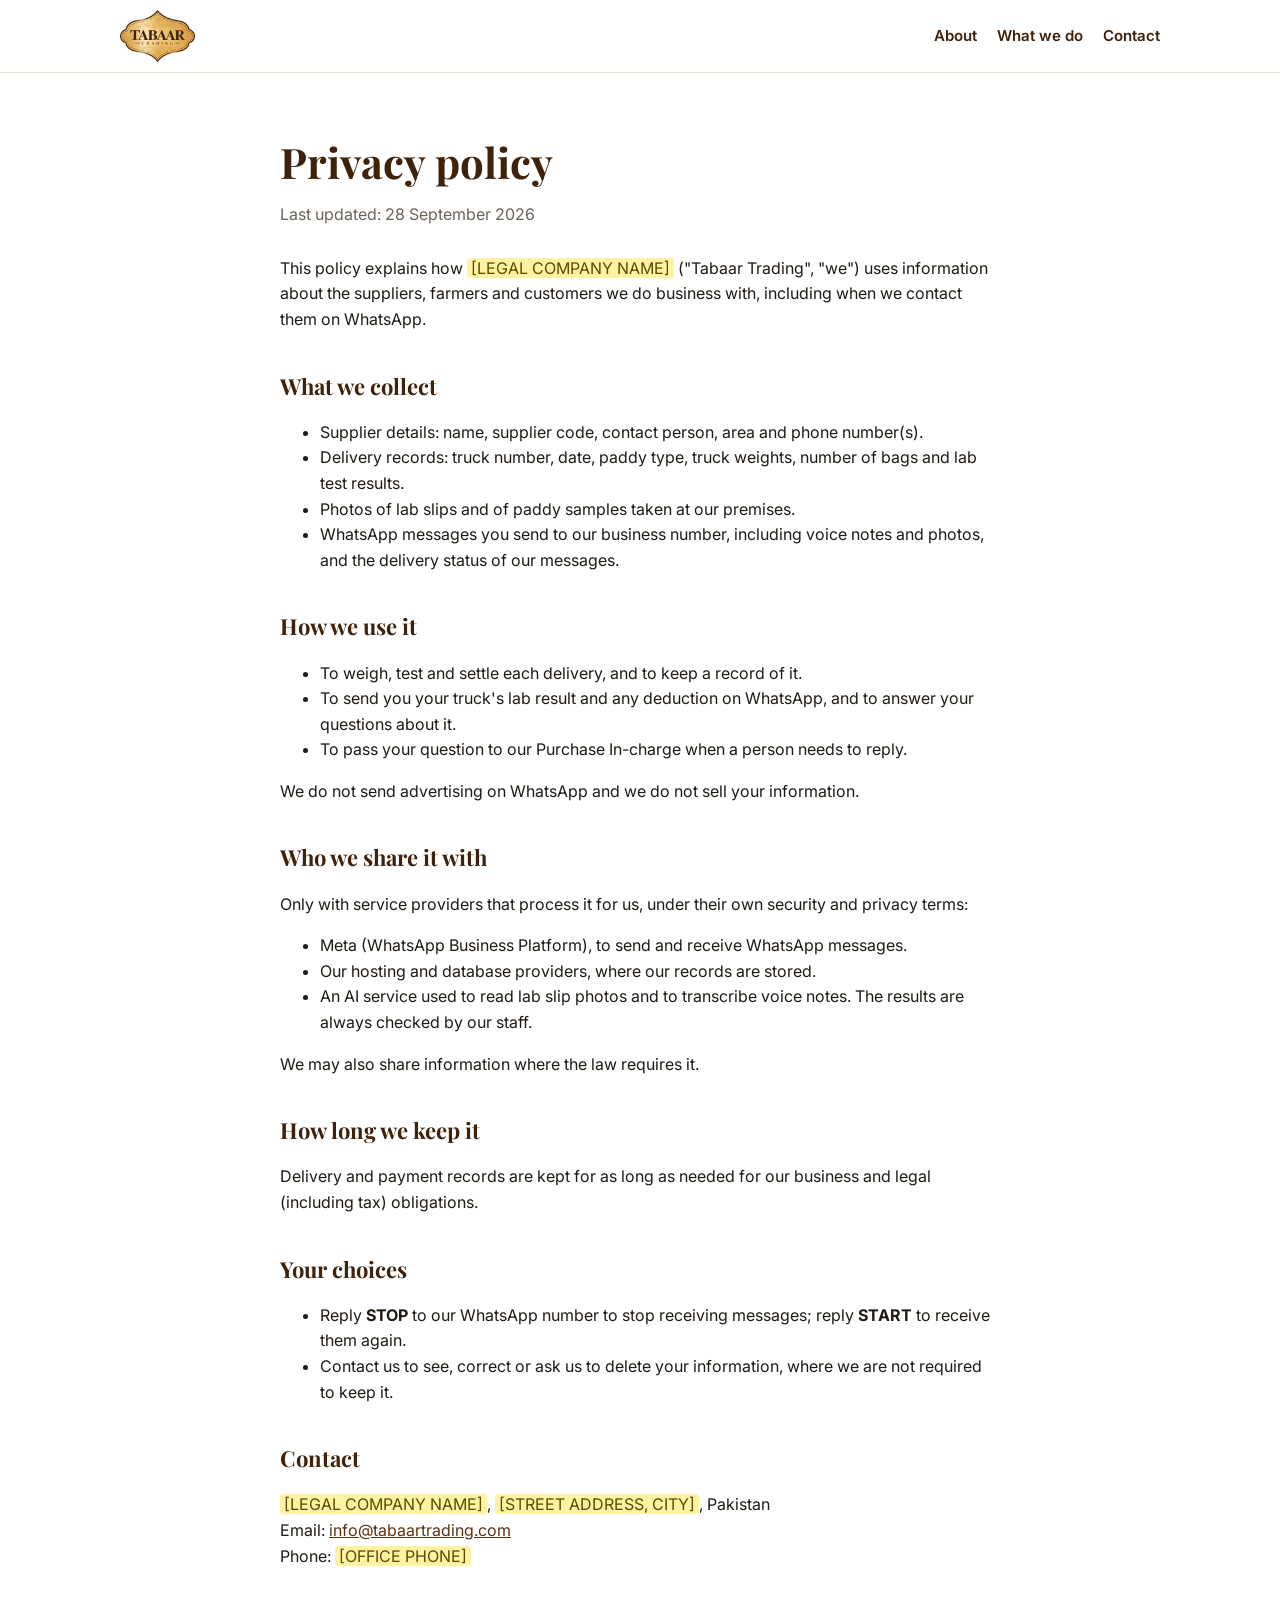
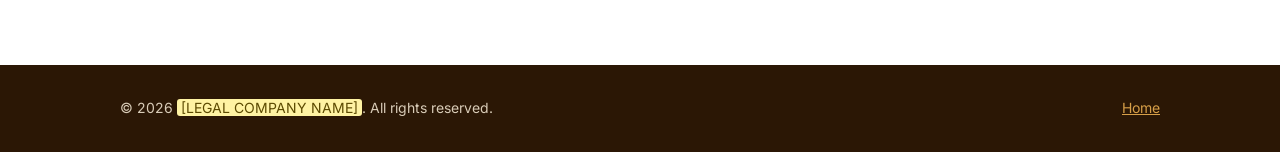
==== privacy.html @ 86f6043e "Basic company website: home, contact, privacy policy Co-Authored-By: Claude Opus 5.5 <noreply@anthro" ====
<!doctype html>
<html lang="en">
  <head>
    <meta charset="utf-8" />
    <meta name="viewport" content="width=device-width, initial-scale=1" />
    <title>Privacy policy | Tabaar Trading</title>
    <meta name="description" content="How Tabaar Trading uses the information of its suppliers and customers, including WhatsApp messages." />
    <link rel="icon" href="assets/icon.png" />
    <link rel="preconnect" href="https://fonts.googleapis.com" />
    <link rel="preconnect" href="https://fonts.gstatic.com" crossorigin />
    <link href="https://fonts.googleapis.com/css2?family=Inter:wght@400;600;700&family=Playfair+Display:wght@700&display=swap" rel="stylesheet" />
    <link rel="stylesheet" href="styles.css" />
  </head>
  <body>
    <header class="site-header">
      <div class="wrap">
        <a href="/" class="logo"><img src="assets/logo.png" alt="Tabaar Trading" width="480" height="332" /></a>
        <nav class="nav" aria-label="Main">
          <a href="/#about">About</a>
          <a href="/#services">What we do</a>
          <a href="/#contact">Contact</a>
        </nav>
      </div>
    </header>

    <main class="legal">
      <div class="wrap">
        <h1>Privacy policy</h1>
        <p class="updated">Last updated: 28 September 2026</p>

        <p>
          This policy explains how <span class="todo">[LEGAL COMPANY NAME]</span> ("Tabaar Trading", "we") uses information about the
          suppliers, farmers and customers we do business with, including when we contact them on WhatsApp.
        </p>

        <h2>What we collect</h2>
        <ul>
          <li>Supplier details: name, supplier code, contact person, area and phone number(s).</li>
          <li>Delivery records: truck number, date, paddy type, truck weights, number of bags and lab test results.</li>
          <li>Photos of lab slips and of paddy samples taken at our premises.</li>
          <li>WhatsApp messages you send to our business number, including voice notes and photos, and the delivery status of our messages.</li>
        </ul>

        <h2>How we use it</h2>
        <ul>
          <li>To weigh, test and settle each delivery, and to keep a record of it.</li>
          <li>To send you your truck's lab result and any deduction on WhatsApp, and to answer your questions about it.</li>
          <li>To pass your question to our Purchase In-charge when a person needs to reply.</li>
        </ul>
        <p>We do not send advertising on WhatsApp and we do not sell your information.</p>

        <h2>Who we share it with</h2>
        <p>Only with service providers that process it for us, under their own security and privacy terms:</p>
        <ul>
          <li>Meta (WhatsApp Business Platform), to send and receive WhatsApp messages.</li>
          <li>Our hosting and database providers, where our records are stored.</li>
          <li>An AI service used to read lab slip photos and to transcribe voice notes. The results are always checked by our staff.</li>
        </ul>
        <p>We may also share information where the law requires it.</p>

        <h2>How long we keep it</h2>
        <p>Delivery and payment records are kept for as long as needed for our business and legal (including tax) obligations.</p>

        <h2>Your choices</h2>
        <ul>
          <li>Reply <strong>STOP</strong> to our WhatsApp number to stop receiving messages; reply <strong>START</strong> to receive them again.</li>
          <li>Contact us to see, correct or ask us to delete your information, where we are not required to keep it.</li>
        </ul>

        <h2>Contact</h2>
        <p>
          <span class="todo">[LEGAL COMPANY NAME]</span>, <span class="todo">[STREET ADDRESS, CITY]</span>, Pakistan<br />
          Email: <a href="mailto:info@tabaartrading.com">info@tabaartrading.com</a><br />
          Phone: <span class="todo">[OFFICE PHONE]</span>
        </p>
      </div>
    </main>

    <footer class="site-footer">
      <div class="wrap">
        <span>© 2026 <span class="todo">[LEGAL COMPANY NAME]</span>. All rights reserved.</span>
        <span><a href="/">Home</a></span>
      </div>
    </footer>
  </body>
</html>
---- styles.css ----
:root {
  --brown-900: #2b1705;
  --brown-800: #3f2209;
  --brown-700: #5a3210;
  --brown-600: #9a6a2a;
  --gold-500: #d79f48;
  --gold-100: #f3e3c3;
  --cream: #fbf6ec;
  --ink: #1f1a14;
  --muted: #6b6259;
  --line: #e8dfd2;
  --white: #ffffff;
}

* {
  box-sizing: border-box;
}

html {
  scroll-behavior: smooth;
}

body {
  margin: 0;
  font-family: "Inter", system-ui, -apple-system, "Segoe UI", Roboto, Arial, sans-serif;
  color: var(--ink);
  background: var(--white);
  line-height: 1.6;
  -webkit-font-smoothing: antialiased;
}

img {
  max-width: 100%;
  height: auto;
}

a {
  color: var(--brown-700);
}

.wrap {
  max-width: 1080px;
  margin: 0 auto;
  padding: 0 20px;
}

/* Header */
.site-header {
  position: sticky;
  top: 0;
  z-index: 10;
  background: rgba(255, 255, 255, 0.96);
  border-bottom: 1px solid var(--line);
  backdrop-filter: blur(6px);
}

.site-header .wrap {
  display: flex;
  align-items: center;
  justify-content: space-between;
  gap: 16px;
  min-height: 72px;
}

.logo img {
  display: block;
  height: 52px;
  width: auto;
}

.nav {
  display: flex;
  flex-wrap: wrap;
  gap: 4px 20px;
}

.nav a {
  color: var(--brown-800);
  font-weight: 600;
  font-size: 15px;
  text-decoration: none;
}

.nav a:hover {
  color: var(--brown-600);
}

/* Hero */
.hero {
  background:
    radial-gradient(circle at 85% 20%, rgba(215, 159, 72, 0.25), transparent 45%),
    linear-gradient(160deg, var(--brown-900), var(--brown-700));
  color: var(--white);
  padding: 88px 0 96px;
}

.hero .eyebrow {
  color: var(--gold-500);
  font-weight: 700;
  letter-spacing: 0.12em;
  text-transform: uppercase;
  font-size: 13px;
  margin: 0 0 12px;
}

.hero h1 {
  font-family: "Playfair Display", Georgia, "Times New Roman", serif;
  font-size: clamp(34px, 6vw, 56px);
  line-height: 1.1;
  margin: 0 0 18px;
  max-width: 14ch;
}

.hero p {
  font-size: 18px;
  max-width: 56ch;
  color: #f1e6d4;
  margin: 0 0 28px;
}

.btn {
  display: inline-block;
  background: var(--gold-500);
  color: var(--brown-900);
  font-weight: 700;
  padding: 12px 22px;
  border-radius: 8px;
  text-decoration: none;
}

.btn:hover {
  background: #e7b562;
}

/* Sections */
section {
  padding: 72px 0;
}

section.alt {
  background: var(--cream);
}

h2 {
  font-family: "Playfair Display", Georgia, "Times New Roman", serif;
  font-size: clamp(26px, 4vw, 36px);
  color: var(--brown-800);
  margin: 0 0 16px;
}

.lead {
  font-size: 17px;
  color: var(--muted);
  max-width: 70ch;
  margin: 0 0 32px;
}

.grid {
  display: grid;
  grid-template-columns: repeat(auto-fit, minmax(240px, 1fr));
  gap: 20px;
}

.card {
  background: var(--white);
  border: 1px solid var(--line);
  border-radius: 14px;
  padding: 24px;
}

.card h3 {
  margin: 0 0 8px;
  color: var(--brown-700);
  font-size: 18px;
}

.card p {
  margin: 0;
  color: var(--muted);
}

.icon {
  display: inline-flex;
  width: 44px;
  height: 44px;
  border-radius: 10px;
  align-items: center;
  justify-content: center;
  background: var(--gold-100);
  color: var(--brown-700);
  margin-bottom: 14px;
}

/* Contact */
.contact {
  display: grid;
  grid-template-columns: repeat(auto-fit, minmax(260px, 1fr));
  gap: 24px;
}

dl.details {
  margin: 0;
}

dl.details dt {
  font-size: 13px;
  font-weight: 700;
  letter-spacing: 0.06em;
  text-transform: uppercase;
  color: var(--brown-600);
  margin-top: 16px;
}

dl.details dt:first-child {
  margin-top: 0;
}

dl.details dd {
  margin: 4px 0 0;
  font-size: 17px;
}

/* Legal pages */
.legal {
  padding: 56px 0 80px;
}

.legal .wrap {
  max-width: 760px;
}

.legal h1 {
  font-family: "Playfair Display", Georgia, "Times New Roman", serif;
  color: var(--brown-800);
  font-size: clamp(30px, 5vw, 42px);
  margin: 0 0 6px;
}

.legal h2 {
  font-size: 22px;
  margin: 36px 0 10px;
}

.legal .updated {
  color: var(--muted);
  margin: 0 0 28px;
}

/* Footer */
.site-footer {
  background: var(--brown-900);
  color: #d9ccb8;
  padding: 32px 0;
  font-size: 14px;
}

.site-footer .wrap {
  display: flex;
  flex-wrap: wrap;
  justify-content: space-between;
  gap: 12px;
}

.site-footer a {
  color: var(--gold-500);
}

/* Details still to be filled in: remove this block once every placeholder is replaced. */
.todo {
  background: #fff3a3;
  color: #5c4a00;
  padding: 0 4px;
  border-radius: 3px;
}

@media (max-width: 640px) {
  .site-header .wrap {
    flex-direction: column;
    align-items: flex-start;
    padding-top: 10px;
    padding-bottom: 10px;
  }

  .hero {
    padding: 56px 0 64px;
  }

  section {
    padding: 52px 0;
  }
}
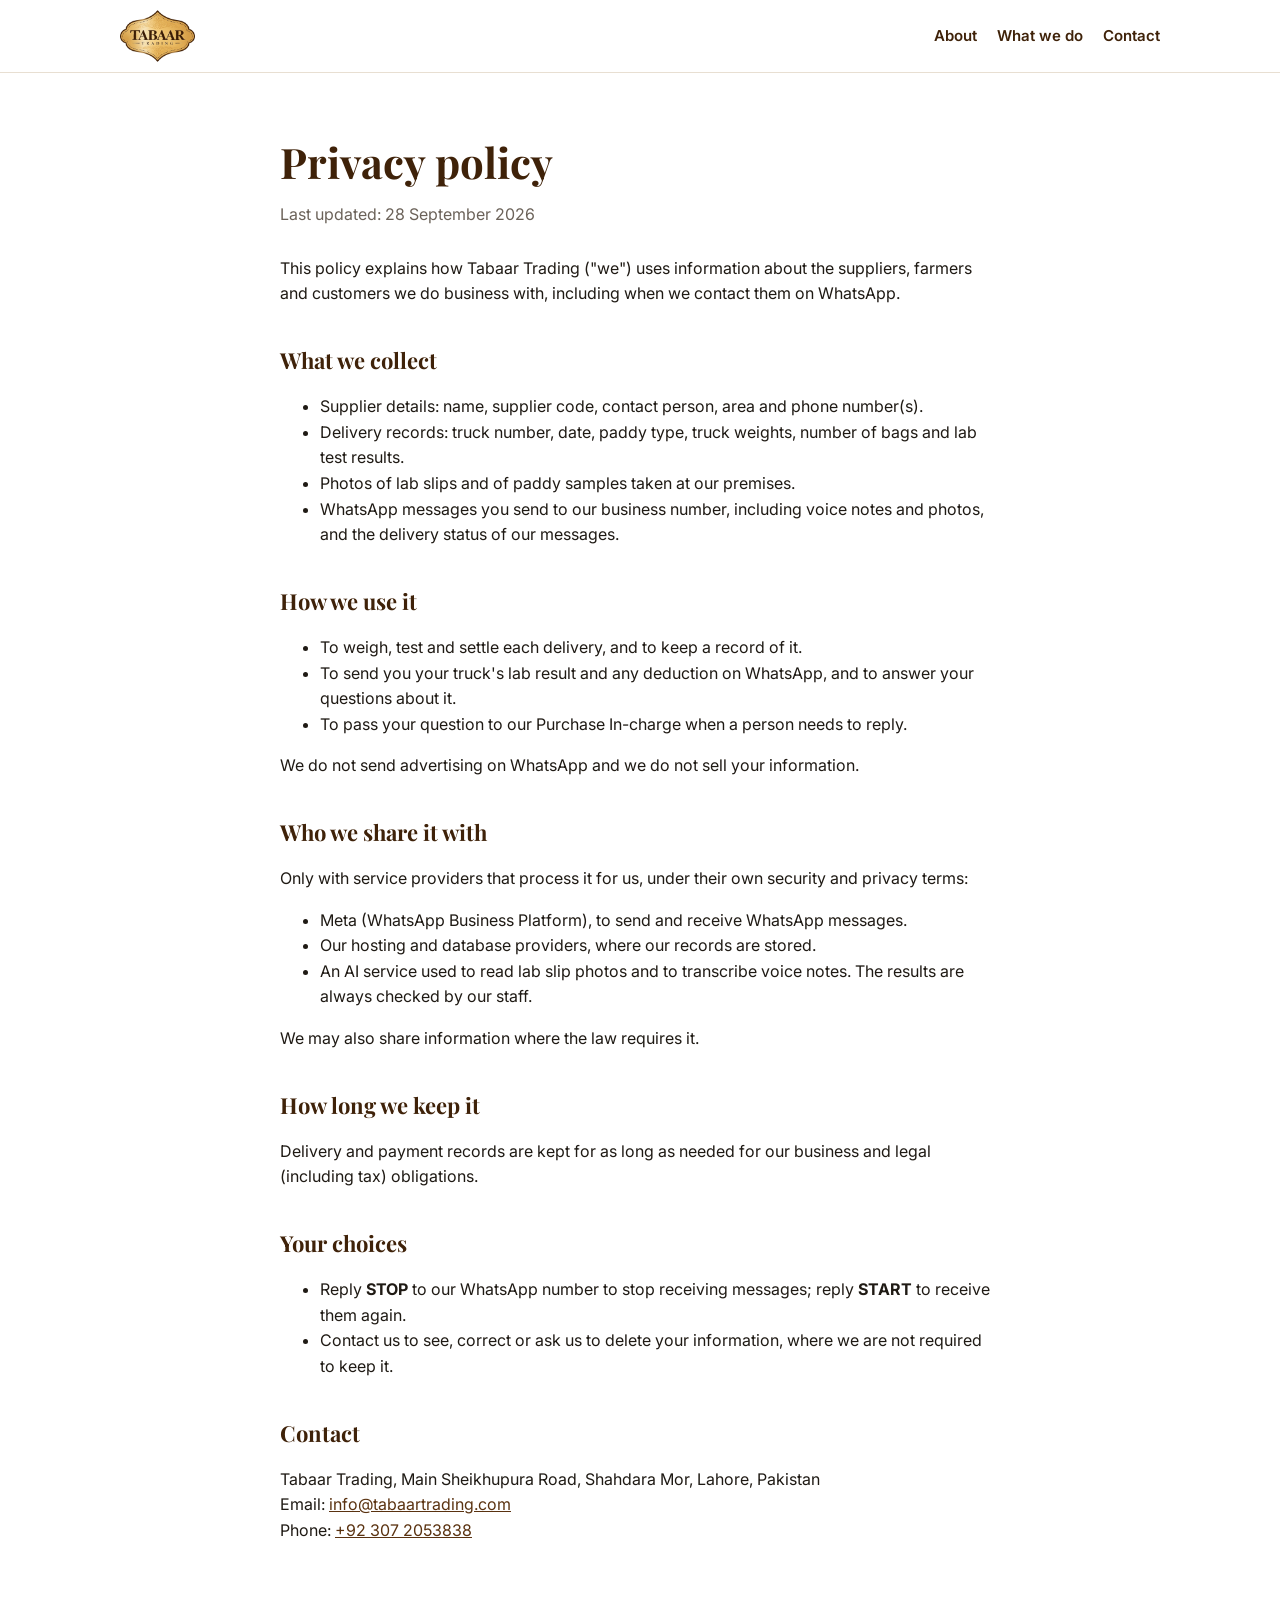
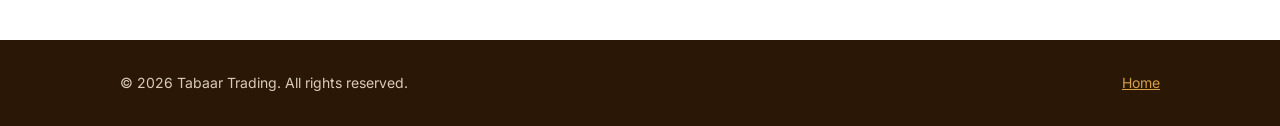
==== commit 17c6ae62: "Fill in company details: Tabaar Trading, Shahdara Mor Lahore, phone, hours Co-Authored-By: Claude Op" ====
--- a/privacy.html
+++ b/privacy.html
@@ -29,7 +29,7 @@
         <p class="updated">Last updated: 28 September 2026</p>
 
         <p>
-          This policy explains how <span class="todo">[LEGAL COMPANY NAME]</span> ("Tabaar Trading", "we") uses information about the
+          This policy explains how Tabaar Trading ("we") uses information about the
           suppliers, farmers and customers we do business with, including when we contact them on WhatsApp.
         </p>
 
@@ -69,16 +69,16 @@
 
         <h2>Contact</h2>
         <p>
-          <span class="todo">[LEGAL COMPANY NAME]</span>, <span class="todo">[STREET ADDRESS, CITY]</span>, Pakistan<br />
+          Tabaar Trading, Main Sheikhupura Road, Shahdara Mor, Lahore, Pakistan<br />
           Email: <a href="mailto:info@tabaartrading.com">info@tabaartrading.com</a><br />
-          Phone: <span class="todo">[OFFICE PHONE]</span>
+          Phone: <a href="tel:+923072053838">+92 307 2053838</a>
         </p>
       </div>
     </main>
 
     <footer class="site-footer">
       <div class="wrap">
-        <span>© 2026 <span class="todo">[LEGAL COMPANY NAME]</span>. All rights reserved.</span>
+        <span>© 2026 Tabaar Trading. All rights reserved.</span>
         <span><a href="/">Home</a></span>
       </div>
     </footer>
--- a/styles.css
+++ b/styles.css
@@ -265,14 +265,6 @@
   color: var(--gold-500);
 }
 
-/* Details still to be filled in: remove this block once every placeholder is replaced. */
-.todo {
-  background: #fff3a3;
-  color: #5c4a00;
-  padding: 0 4px;
-  border-radius: 3px;
-}
-
 @media (max-width: 640px) {
   .site-header .wrap {
     flex-direction: column;
